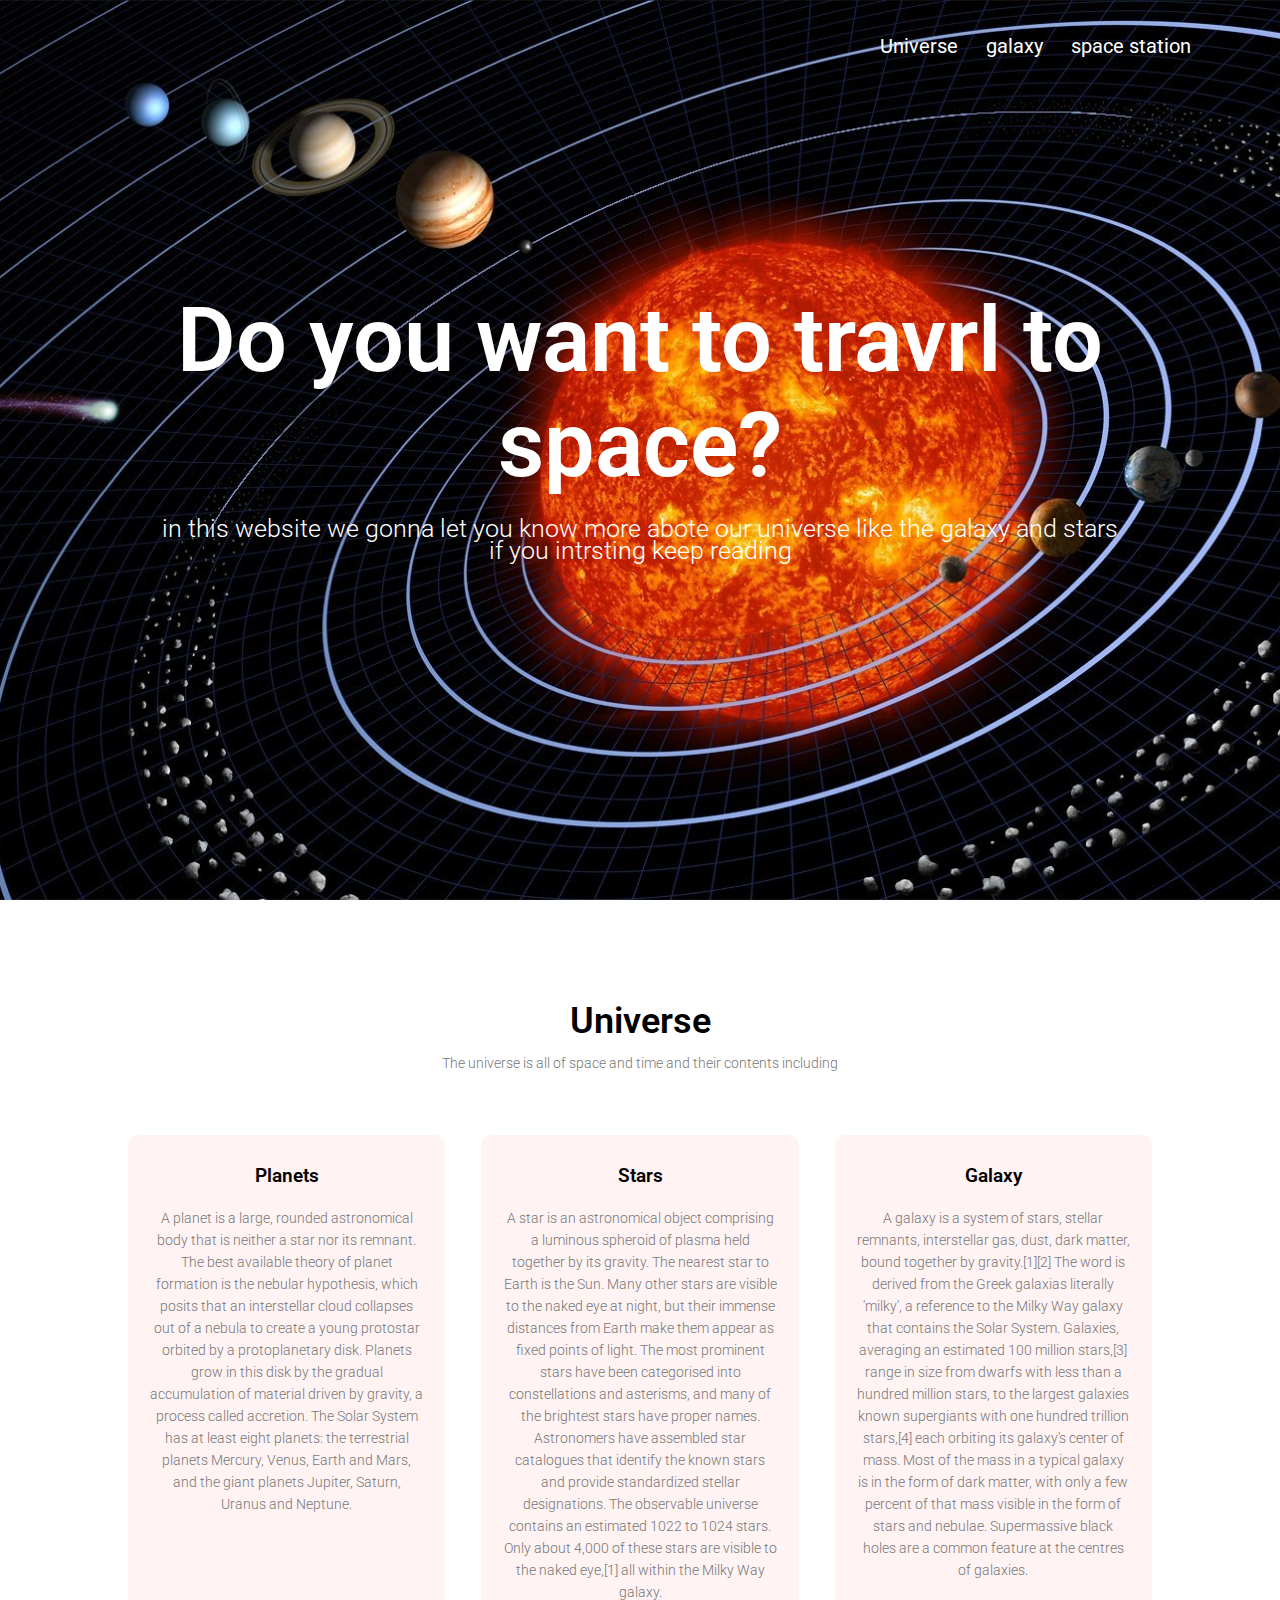
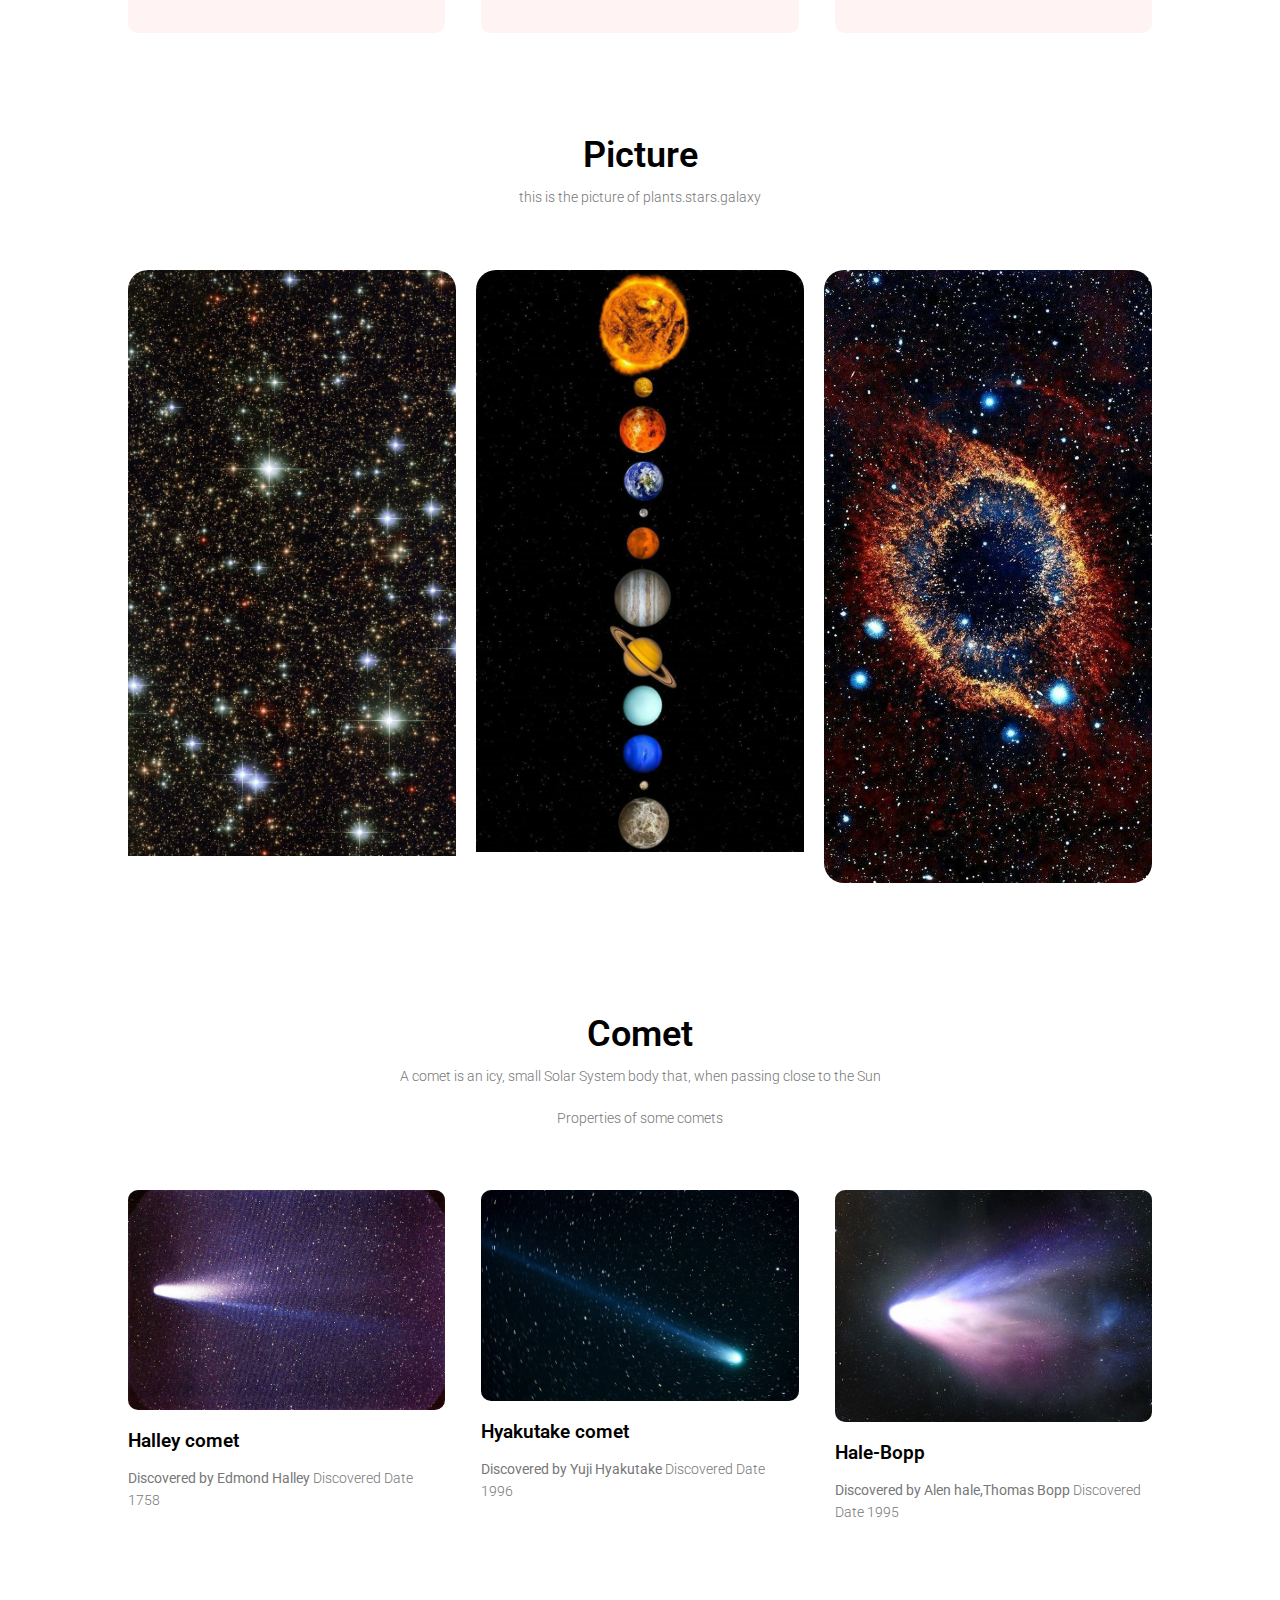
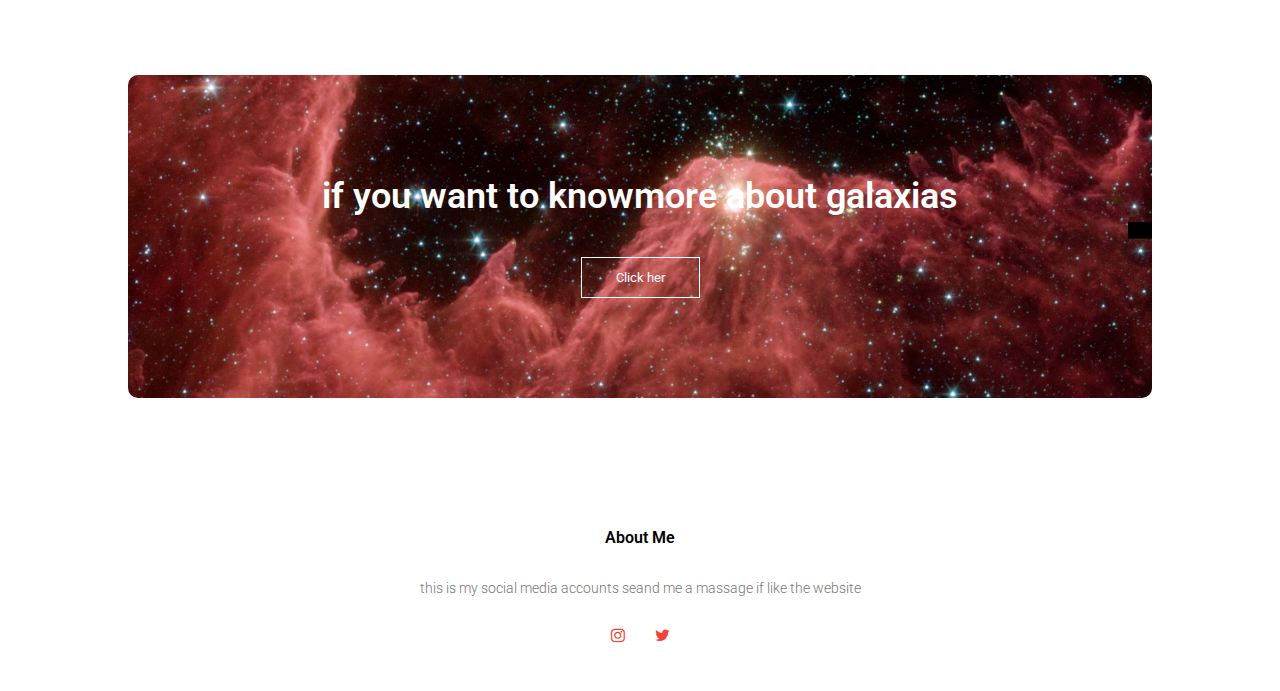
==== index.html @ 3a5106e2 "Add files via upload" ====
<!DOCTYPE html>
<html lang="en">
  <head>
    <meta charset="UTF-8" />
    <meta http-equiv="X-UA-Compatible" content="IE=edge" />
    <meta name="viewport" content="width=device-width, initial-scale=1.0" />
    <title>space</title>
    <link rel="stylesheet" href="stayle.css" />
    <link rel="preconnect" href="https://fonts.googleapis.com" />
    <link rel="preconnect" href="https://fonts.gstatic.com" crossorigin />
    <link
      href="https://fonts.googleapis.com/css2?family=Roboto:ital,wght@0,400;1,700&display=swap"
      rel="stylesheet"
    />
    <link
      rel="stylesheet"
      href="https://stackpath.bootstrapcdn.com/font-awesome/4.7.0/css/font-awesome.min.css"
    />
  </head>
  <body>
    <section class="header">
      <nav>
        <div class="nav-links" id="navlinks">
          <i class="fa fa-times" onclick="hideMenu()"></i>
          <ul>
            <li><a href="index.html">Universe</a></li>

            <li><a href="Gala.html">galaxy</a></li>
            <li><a href="planets.html">space station</a></li>
          </ul>
        </div>
        <i class="fa fa-bars" onclick="showMenu()"></i>
      </nav>
      <div class="text-box">
        <h1>Do you want to travrl to space?</h1>
        <p>
          in this website we gonna let you know more abote our universe like the
          galaxy and stars <br />
          if you intrsting keep reading
        </p>
      </div>
    </section>
    <!------ Course ------->

    <section class="course">
      <h1>Universe</h1>
      <p>The universe is all of space and time and their contents including</p>
      <div class="row">
        <div class="coures-col">
          <h3>Planets</h3>
          <p>
            A planet is a large, rounded astronomical body that is neither a
            star nor its remnant. The best available theory of planet formation
            is the nebular hypothesis, which posits that an interstellar cloud
            collapses out of a nebula to create a young protostar orbited by a
            protoplanetary disk. Planets grow in this disk by the gradual
            accumulation of material driven by gravity, a process called
            accretion. The Solar System has at least eight planets: the
            terrestrial planets Mercury, Venus, Earth and Mars, and the giant
            planets Jupiter, Saturn, Uranus and Neptune.
          </p>
        </div>
        <div class="coures-col">
          <h3>Stars</h3>
          <p>
            A star is an astronomical object comprising a luminous spheroid of
            plasma held together by its gravity. The nearest star to Earth is
            the Sun. Many other stars are visible to the naked eye at night, but
            their immense distances from Earth make them appear as fixed points
            of light. The most prominent stars have been categorised into
            constellations and asterisms, and many of the brightest stars have
            proper names. Astronomers have assembled star catalogues that
            identify the known stars and provide standardized stellar
            designations. The observable universe contains an estimated 1022 to
            1024 stars. Only about 4,000 of these stars are visible to the naked
            eye,[1] all within the Milky Way galaxy.
          </p>
        </div>
        <div class="coures-col">
          <h3>Galaxy</h3>
          <p>
            A galaxy is a system of stars, stellar remnants, interstellar gas,
            dust, dark matter, bound together by gravity.[1][2] The word is
            derived from the Greek galaxias literally 'milky', a reference to
            the Milky Way galaxy that contains the Solar System. Galaxies,
            averaging an estimated 100 million stars,[3] range in size from
            dwarfs with less than a hundred million stars, to the largest
            galaxies known supergiants with one hundred trillion stars,[4] each
            orbiting its galaxy's center of mass. Most of the mass in a typical
            galaxy is in the form of dark matter, with only a few percent of
            that mass visible in the form of stars and nebulae. Supermassive
            black holes are a common feature at the centres of galaxies.
          </p>
        </div>
      </div>
    </section>

    <!---- campus ------->
    <section class="campus">
      <h1>Picture</h1>
      <p>this is the picture of plants.stars.galaxy</p>

      <div class="row">
        <div class="campus-col">
          <img src="rr.jpg" />
          <div class="layer">
            <h3>STARS</h3>
          </div>
        </div>
        <div class="campus-col">
          <img src="planets.jpg" />
          <div class="layer">
            <h3>PLANETS</h3>
          </div>
        </div>
        <div class="campus-col">
          <img src="Ga.jpg" />
          <div class="layer">
            <h3>GALAXIES</h3>
          </div>
        </div>
      </div>
    </section>

    <!-- ---- Facilities --------->
    <section class="facilities">
      <h1>Comet</h1>
      <p>
        A comet is an icy, small Solar System body that, when passing close to
        the Sun
      </p>
      <p>Properties of some comets</p>
      <div class="row">
        <div class="facilities-col">
          <img src="Halley.jpg" alt="" />
          <h3>Halley comet</h3>
          <p>
            <strong>Discovered by Edmond Halley</strong> Discovered Date 1758
          </p>
        </div>
        <div class="facilities-col">
          <img src="Hyakutake.jpg" alt="" />
          <h3>Hyakutake comet</h3>
          <p>
            <strong>Discovered by Yuji Hyakutake </strong> Discovered Date 1996
          </p>
        </div>
        <div class="facilities-col">
          <img src="Hale-Bopp.jpg" alt="" />
          <h3>Hale-Bopp</h3>
          <p>
            <strong>Discovered by Alen hale,Thomas Bopp</strong> Discovered Date
            1995
          </p>
        </div>
      </div>
    </section>

    <!---Gie  ---->
    <section class="gie">
      <h1>if you want to knowmore about galaxias</h1>
      <a href="Gala.html" class="hero-btn">Click her</a>
    </section>

    <!-----Foteer-->
    <section class="footer">
      <h4>About Me</h4>
      <p>
        this is my social media accounts seand me a massage if like the website
      </p>
      <div class="icons">
        <a href="https://instagram.com/iilovethesmithss?igshid=ZmZhODViOGI="
          ><i class="fa fa-instagram"></i
        ></a>
        <a
          href="https://twitter.com/iilovethesmaits?t=nvn-KqP9oT_sYIjPicDIhw&s=09"
          ><i class="fa fa-twitter"></i
        ></a>
      </div>
    </section>

    <!------JavaScript for Toggle Menu------->
    <script>
      var navlinks = document.getElementById("navlinks");
      function showMenu() {
        navlinks.style.right = "0";
      }
      function hideMenu() {
        navlinks.style.right = "-200px";
      }
    </script>
  </body>
</html>
---- stayle.css ----
*{
    margin: 0;
    padding: 0;
    font-family: 'Roboto', sans-serif;

    
}
.header{
    background-image: -o-linear-gradient(rgba(0,0,0,0.7),rgba(0,0,0,0));
    background-image:url(solar-system-11111.jpg);
    background-position: center;
    background-size: cover;
    min-height: 100vh;
    width: 100%;
 
}

nav{
    display: flex;
    padding: 2% 6%;
    justify-content: space-between;
    align-items: center;
}
.nav-links{
    flex: 1;
    text-align: right;
}
.nav-links ul li{
    list-style: none;
    display: inline-block;
    padding: 8px 12px;
    position: relative;
}
.nav-links ul li a{
    color: #fff;
    text-decoration:none;
    font-size: 20px;

}
.nav-links ul li::after{
    content: '';
    width: 0%;
    height: 2px;
    background: #f44336;
    display: block;
    margin: auto;
    transition: 0.5s;
}
.nav-links ul li:hover::after{
    width: 100%;
}
.text-box{
    width: 90%;
    color:#fff;
    position:absolute;
    top: 50%;
    left: 50%;
    transform: translate(-50%,-50%);
    text-align: center;
}
.text-box h1{
    font-size: 90px;
}
.text-box p{
    margin: 10px 0 40px;
    font-size: 25px;
    color: #fff;
}
.hero-btn{
    display: inline-block;
    text-decoration: none;
    color: #fff;
    border: 1px solid #fff;
    padding: 12px 34px;
    font-size: 13px;
    background: transparent;
    position: relative;
    cursor: pointer;
}
.hero-btn:hover{
    border: 1px solid #f44336;
    background: #f44336;
    transition: 1s;

}
nav .fa{
    display: none;
}

@media(max-width: 700px){
    .text-box h1{
        font-size: 40px;  
}
.text-box p{
    font-size: 15px;
}
     .nav-links ul li{
        display: block;
     }
     .nav-links{
        position: absolute;
        background: #f44336;
        height: 100vh;
        width: 200px;
        top: 0;
        right: -200px;
        text-align: left;
        z-index: 2;
        transition: 1s;
     }
     nav .fa{
        display: block;
        color: #fff;
        margin: 10px;
        font-size: 22px;
        cursor: pointer;
    }
    .nav-links ul{
        padding: 30px;

    }

}
/*------ course -----*/
.course{
    width: 80%;
    margin: auto;
    text-align: center;
    padding-top: 100px;
}
h1{
    font-size: 36px;
    font-weight: 600;
}
p{
    color:#777;
    font-size: 14px;
    font-weight: 300;
    line-height: 22px;
    padding: 10px;
}

.row{
    margin-top: 5%;
    display: flex;
    justify-content: space-between;
}
.coures-col{
    flex-basis: 31%;
    background: #fff3f3;
    border-radius: 10px;
    margin-bottom: 5%;
    padding: 20px 12px;
    box-sizing: border-box;
    transition: 0.5s;
}
h3{
    text-align: center;
    font-weight: 600;
    margin: 10px 0;
}
.coures-col:hover{
    box-shadow: 0 0 20px 0px rgba(1,1,1,1);
}
@media(max-width: 700px){
    .row{
        flex-direction: column;
    }
}

/*------ campus -----*/
.campus{
    width: 80%;
    margin: auto;
    text-align: center;
    padding-top: 50px;
}
.campus-col{
    flex-basis: 32%;
    border-radius: 20px;
    margin-bottom: 30px;
    position: relative;
    overflow: hidden;
}
.campus-col img{
    width: 100%;
    display: block;
}
.layer{
    background: transparent;
    height: 100%;
    width: 100%;
    position: absolute;
    top: 0;
    left: 0;
    transition: 0.5s;
}
.layer:hover{
    background:rgba(226, 0, 0, 0.7);

}
.layer h3 {
    width: 100%;
    font-weight: 500;
    color: #fff;
    font-size: 26px;
    bottom: 0;
    left: 50%;
    transform: translateX(-50%);
    position: absolute;
    opacity: 0;
    transition: 0.5s;
}
.layer:hover h3{
    bottom: 49%;
    opacity: 1;
}
/*------ Facilities ------*/
.facilities{
    width: 80%;
    margin: auto;
    text-align: center;
    padding-top: 100px;

}
.facilities-col{
    flex-basis: 31%;
    border-radius: 10px;
    margin-bottom: 5%;
    text-align: left;
}
.facilities-col img{
    width: 100%;
    border-radius: 10px;
}
.facilities-col p{
    padding: 0;

}
.facilities-col h3{
    margin-top: 16px;
    margin-bottom: 15px;
    text-align: left;

}
/*------gie-----*/
.gie{
    margin: 100px auto;
    width: 80%;
    background-image: url(eagle-nebula-11172.jpg);
    background-position: center;
    background-size: cover;
    border-radius: 10px;
    text-align: center;
    padding: 100px 0;
}
.gie h1 {
    color: #fff;
    margin-bottom: 40px;
    padding: 0;
}
@media(max-width: 700px){
    .gie h1{
        font-size: 24px;
    }
}
/*------footer------*/
.footer{
    width: 100%;
    text-align: center;
    padding: 30px 0;
}
.footer h4 {
    margin-bottom: 25px;
    margin-bottom: 20px;
    font-weight: 600;
}
.icons .fa{
    color: #f44336;
    margin: 0 13px;
    cursor: pointer;
    padding: 18px 0;
}

/*----- PLANETS PAGE -------*/

.sub-header{
    height: 50vh;
    width: 100%;
    background-image: url(astronaut-11080.jpg);
    background-position: center;
    background-size: cover;
    text-align: center;
    color: #000;
}
.sub-header h1{
    margin-top: 100px;
}
.space{
    width: 80%;
    margin: auto;
    padding-top: 100px;
    padding-bottom: 50px;
}
.abot-col{
    flex-basis: 48%;
    padding: 30px 2px;
}
.abot-col img{
    width: 100%;
   
}
.abot-col h1{
    padding-top: 0;
}
.abot-col p{
    padding: 15px 0 25px;
}
.red-btn{
    border: 1px solid #f44336;
    background: transparent;
    color: #f44336;
}
.red-btn:hover{
    color: #fff;
}
.pla{
    color: #7f7dfd;
}
/*--------------------*/

.Gala-header{
    height: 200vh;
    width: 100%;
    background-image: url(3000.jpeg);
    background-position: center;
    background-size: cover;
    text-align: center;
    color: #000;
}
.spac{
    width: 80%;
    margin: auto;
    padding-top: 100px;
    padding-bottom: 50px;
}
.facilitie{
    width: 80%;
    margin: auto;
    text-align: center;
    padding-top: 100px;
    align-content: space-between;

}
.facilitie-col{
    flex-basis: 31%;
    border-radius: 10px;
    margin-bottom: 5%;
    text-align: left;
}
.facilitie-col img{
    width: 100%;
    border-radius: 10px;

}
.facilitie-col{
    padding: 0;

}
.facilitie-col h3{
    margin-top: 16px;
    margin-bottom: 15px;
    text-align: left;

}

.spac h1  {
    color: #fff3f3;
}
.spac p {
    color: #fff;
}
.facilitie-col strong{
    color:#fff;
}
@media(max-width: 700px){
    .Gala-header{
        height: 320vh;
        
    }
}
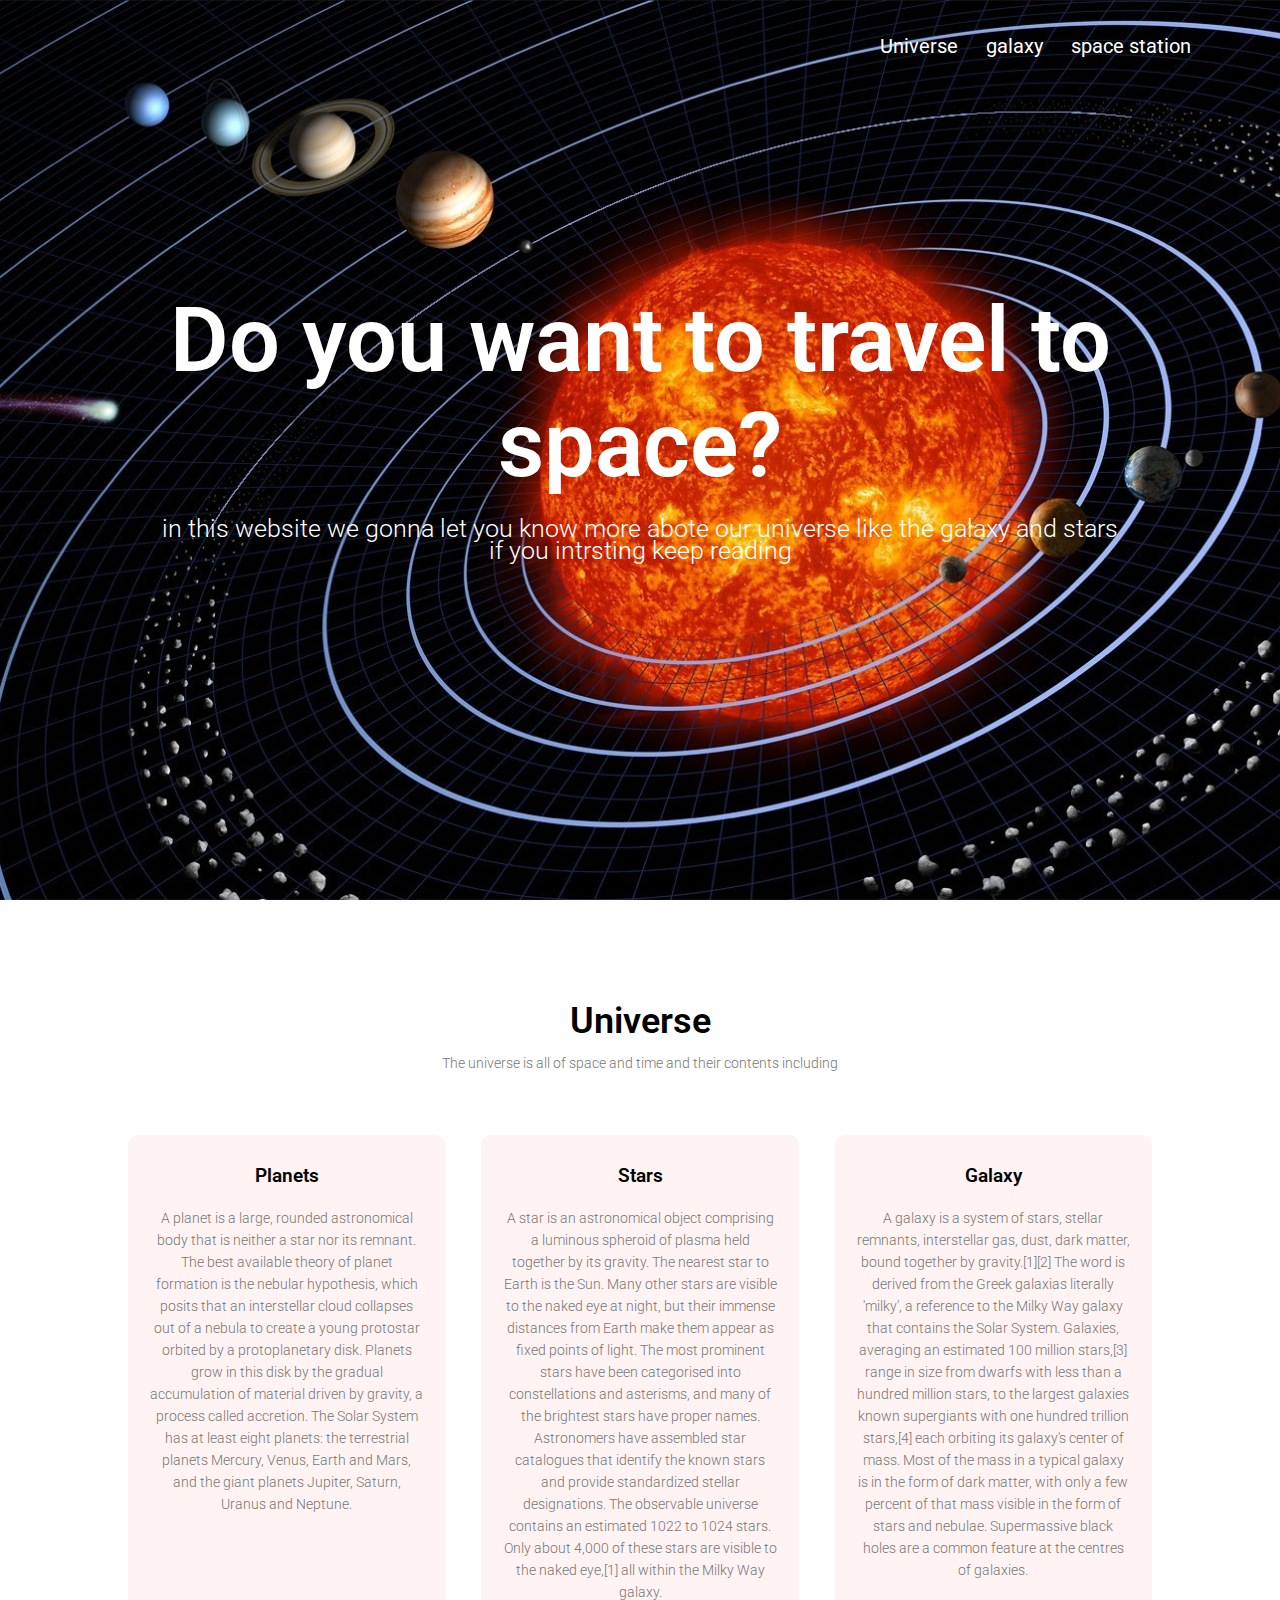
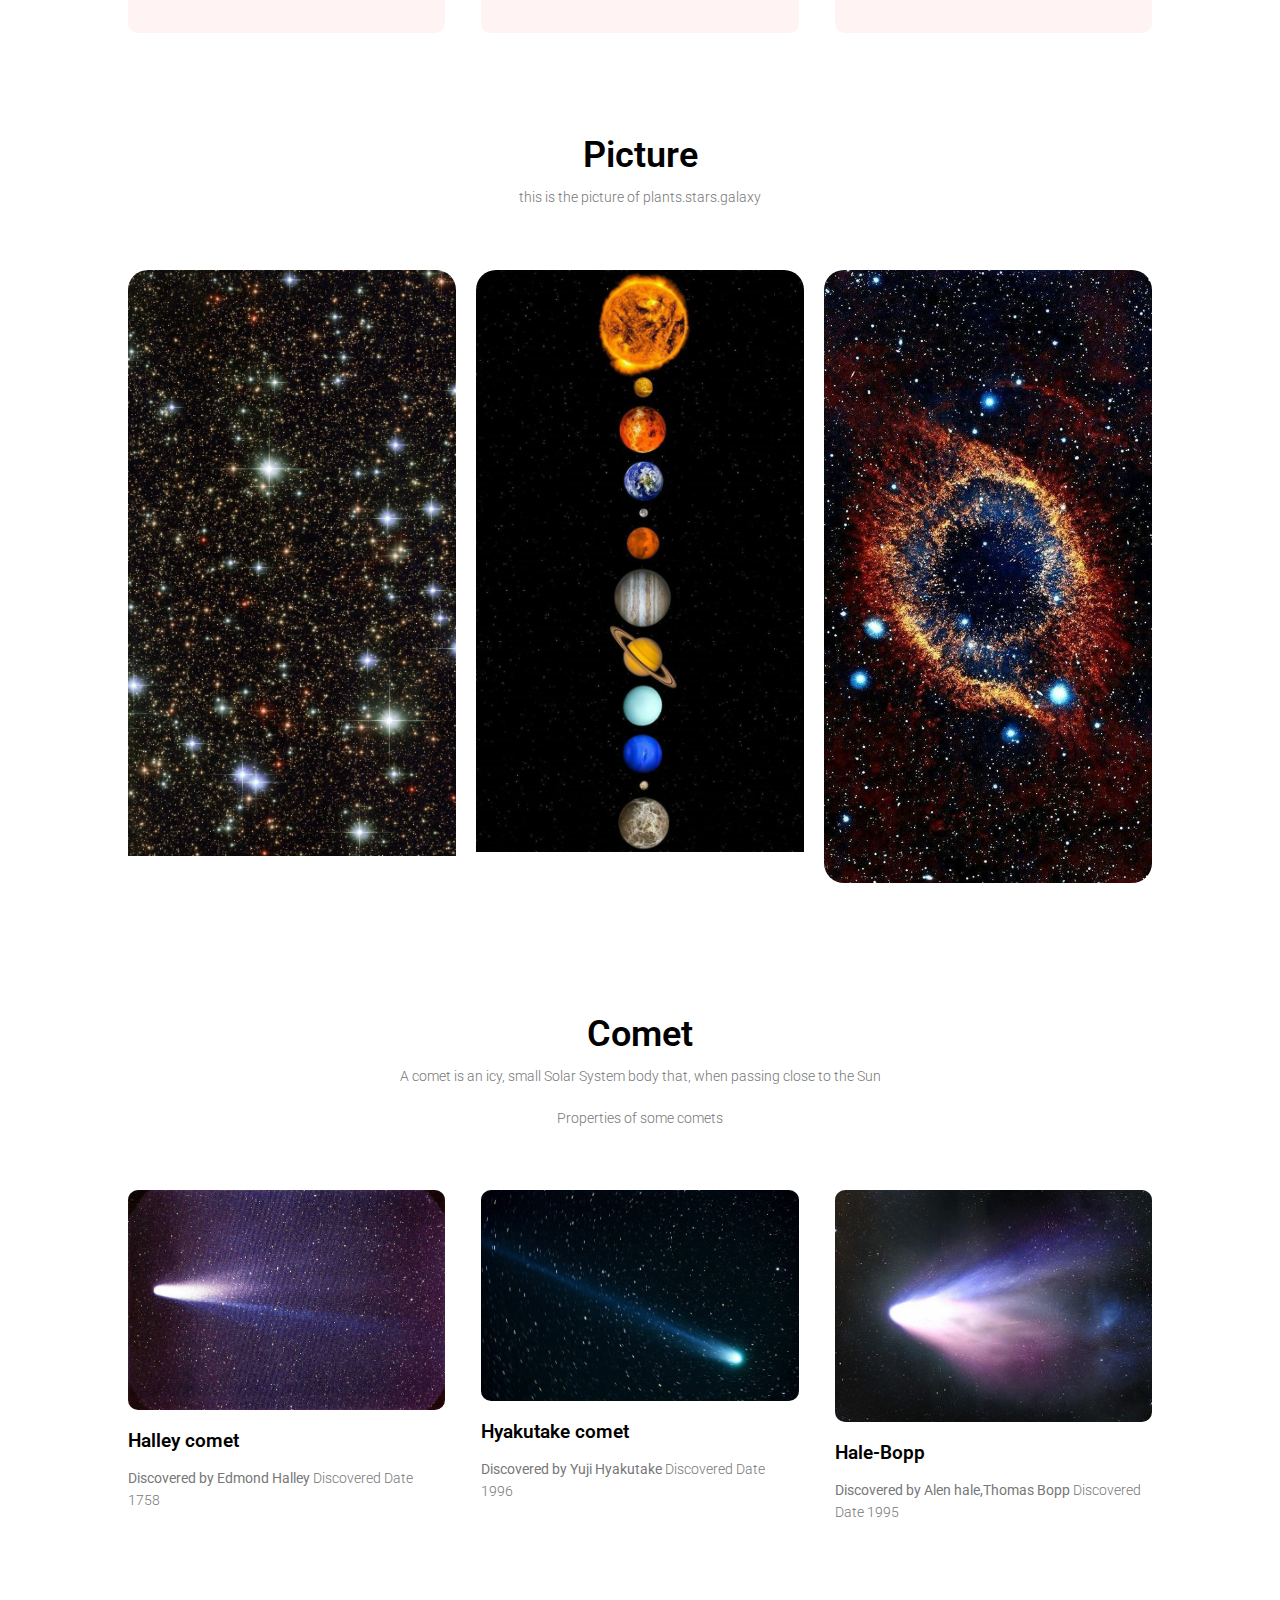
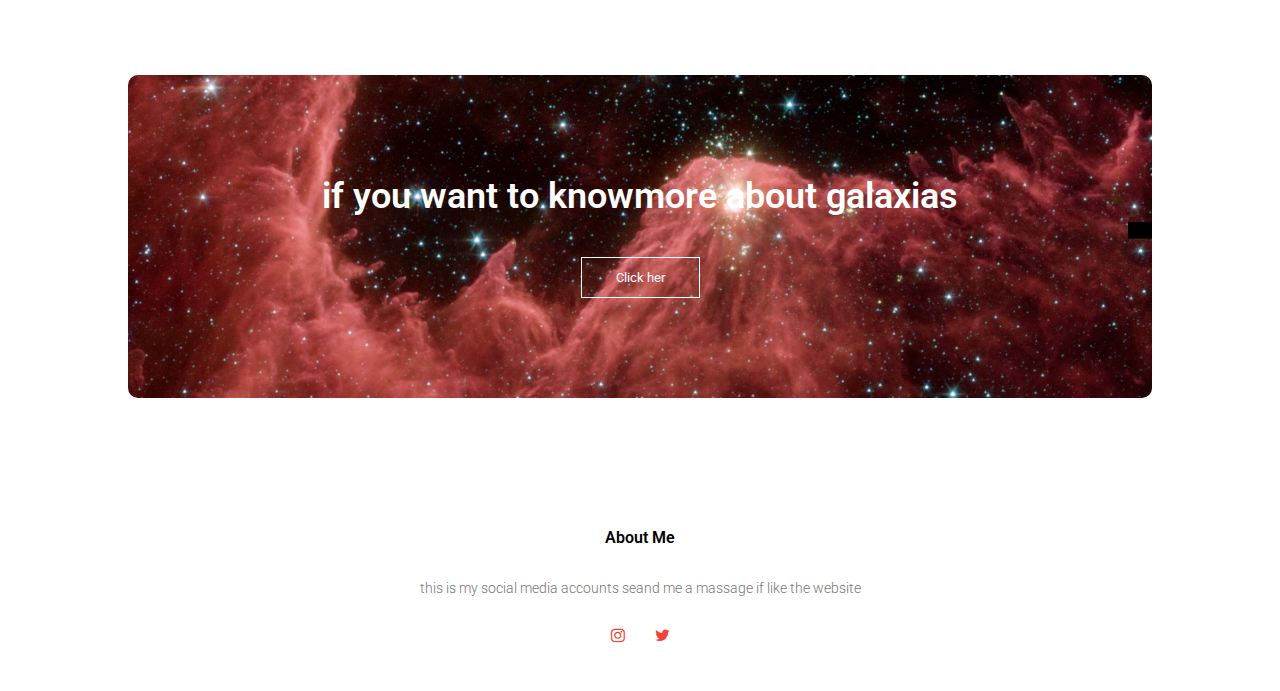
==== commit c9659cae: "Update index.html" ====
--- a/index.html
+++ b/index.html
@@ -32,7 +32,7 @@
         <i class="fa fa-bars" onclick="showMenu()"></i>
       </nav>
       <div class="text-box">
-        <h1>Do you want to travrl to space?</h1>
+        <h1>Do you want to travel to space?</h1>
         <p>
           in this website we gonna let you know more abote our universe like the
           galaxy and stars <br />
